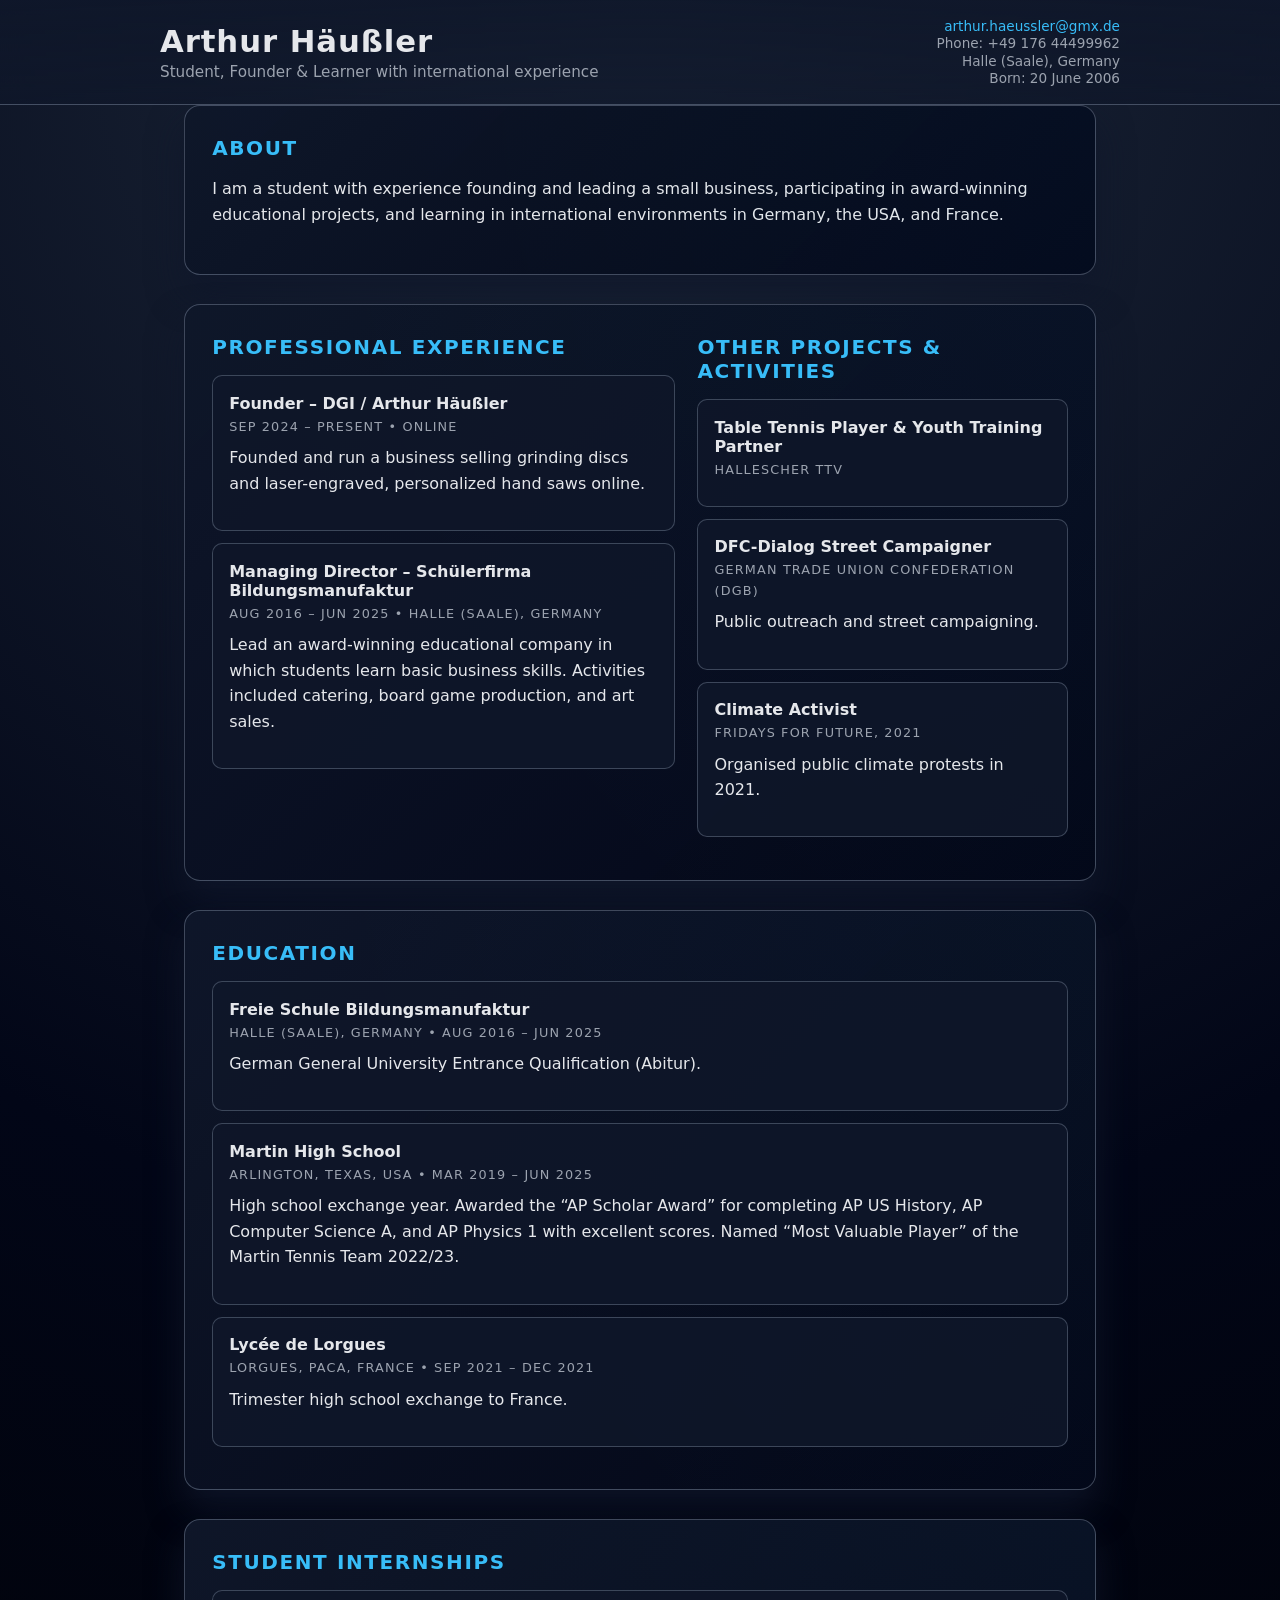
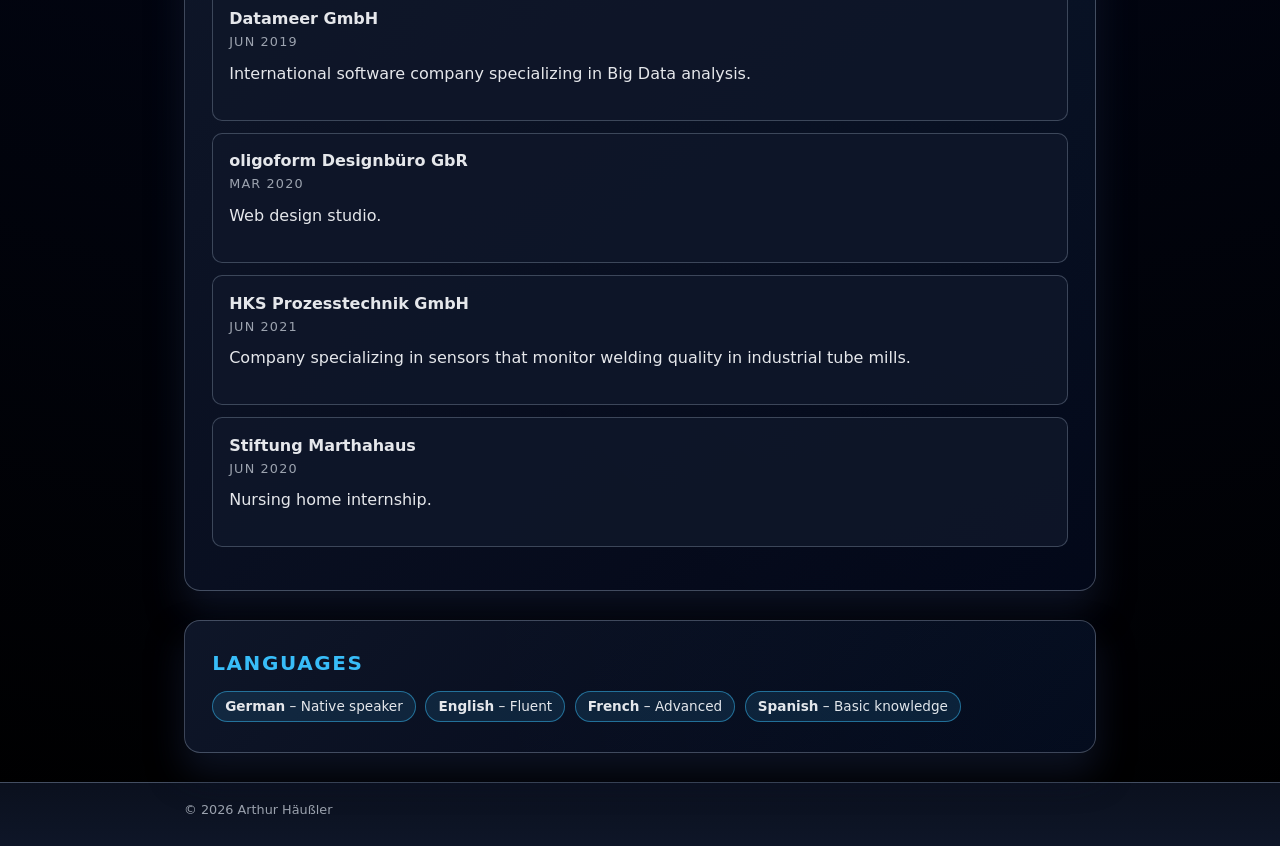
==== index.html @ 503048fa "1" ====
<!DOCTYPE html>
<html lang="en">
<head>
  <meta charset="UTF-8" />
  <title>Arthur Häußler – Personal Website</title>
  <meta name="viewport" content="width=device-width, initial-scale=1" />
  <meta name="description" content="Personal website and CV of Arthur Häußler." />
  <link rel="stylesheet" href="styles.css" />
</head>
<body>
  <header class="site-header">
    <div class="container header-content">
      <div>
        <h1 class="name">Arthur Häußler</h1>
        <p class="tagline">Student, Founder &amp; Learner with international experience</p>
      </div>
      <div class="contact">
        <a href="mailto:arthur.haeussler@gmx.de">arthur.haeussler@gmx.de</a>
        <span>Phone: +49 176 44499962</span>
        <span>Halle (Saale), Germany</span>
        <span>Born: 20 June 2006</span>
      </div>
    </div>
  </header>

  <main class="container">
    <section class="section">
      <h2>About</h2>
      <p>
        I am a student with experience founding and leading a small business,
        participating in award-winning educational projects, and learning in
        international environments in Germany, the USA, and France.
      </p>
    </section>

    <section class="section two-column">
      <div>
        <h2>Professional Experience</h2>

        <article class="item">
          <h3>Founder – DGI / Arthur Häußler</h3>
          <p class="item-meta">Sep 2024 – Present • Online</p>
          <p>
            Founded and run a business selling grinding discs and laser-engraved,
            personalized hand saws online.
          </p>
        </article>

        <article class="item">
          <h3>Managing Director – Schülerfirma Bildungsmanufaktur</h3>
          <p class="item-meta">Aug 2016 – Jun 2025 • Halle (Saale), Germany</p>
          <p>
            Lead an award-winning educational company in which students learn
            basic business skills. Activities included catering, board game
            production, and art sales.
          </p>
        </article>
      </div>

      <div>
        <h2>Other Projects &amp; Activities</h2>

        <article class="item">
          <h3>Table Tennis Player &amp; Youth Training Partner</h3>
          <p class="item-meta">Hallescher TTV</p>
        </article>

        <article class="item">
          <h3>DFC-Dialog Street Campaigner</h3>
          <p class="item-meta">German Trade Union Confederation (DGB)</p>
          <p>Public outreach and street campaigning.</p>
        </article>

        <article class="item">
          <h3>Climate Activist</h3>
          <p class="item-meta">Fridays for Future, 2021</p>
          <p>Organised public climate protests in 2021.</p>
        </article>
      </div>
    </section>

    <section class="section">
      <h2>Education</h2>

      <article class="item">
        <h3>Freie Schule Bildungsmanufaktur</h3>
        <p class="item-meta">Halle (Saale), Germany • Aug 2016 – Jun 2025</p>
        <p>German General University Entrance Qualification (Abitur).</p>
      </article>

      <article class="item">
        <h3>Martin High School</h3>
        <p class="item-meta">Arlington, Texas, USA • Mar 2019 – Jun 2025</p>
        <p>
          High school exchange year. Awarded the “AP Scholar Award” for completing
          AP US History, AP Computer Science A, and AP Physics 1 with excellent scores.
          Named “Most Valuable Player” of the Martin Tennis Team 2022/23.
        </p>
      </article>

      <article class="item">
        <h3>Lycée de Lorgues</h3>
        <p class="item-meta">Lorgues, PACA, France • Sep 2021 – Dec 2021</p>
        <p>Trimester high school exchange to France.</p>
      </article>
    </section>

    <section class="section">
      <h2>Student Internships</h2>

      <article class="item">
        <h3>Datameer GmbH</h3>
        <p class="item-meta">Jun 2019</p>
        <p>International software company specializing in Big Data analysis.</p>
      </article>

      <article class="item">
        <h3>oligoform Designbüro GbR</h3>
        <p class="item-meta">Mar 2020</p>
        <p>Web design studio.</p>
      </article>

      <article class="item">
        <h3>HKS Prozesstechnik GmbH</h3>
        <p class="item-meta">Jun 2021</p>
        <p>Company specializing in sensors that monitor welding quality in industrial tube mills.</p>
      </article>

      <article class="item">
        <h3>Stiftung Marthahaus</h3>
        <p class="item-meta">Jun 2020</p>
        <p>Nursing home internship.</p>
      </article>
    </section>

    <section class="section">
      <h2>Languages</h2>
      <ul class="pill-list">
        <li><strong>German</strong> – Native speaker</li>
        <li><strong>English</strong> – Fluent</li>
        <li><strong>French</strong> – Advanced</li>
        <li><strong>Spanish</strong> – Basic knowledge</li>
      </ul>
    </section>
  </main>

  <footer class="site-footer">
    <div class="container">
      <span>© <span id="year"></span> Arthur Häußler</span>
    </div>
  </footer>

  <script>
    document.getElementById("year").textContent = new Date().getFullYear();
  </script>
</body>
</html>
---- styles.css ----
:root {
  --bg: #0f172a;
  --bg-alt: #020617;
  --card-bg: #020617;
  --accent: #38bdf8;
  --accent-soft: rgba(56, 189, 248, 0.12);
  --text: #e5e7eb;
  --muted: #9ca3af;
  --border: rgba(148, 163, 184, 0.4);
  --radius-lg: 16px;
  --radius-md: 10px;
  --shadow-soft: 0 20px 35px rgba(15, 23, 42, 0.8);
  --font-sans: system-ui, -apple-system, BlinkMacSystemFont, "Segoe UI", sans-serif;
}

*,
*::before,
*::after {
  box-sizing: border-box;
}

body {
  margin: 0;
  min-height: 100vh;
  font-family: var(--font-sans);
  background: radial-gradient(circle at top, #1e293b 0, #020617 50%, #000 100%);
  color: var(--text);
}

.container {
  width: 100%;
  max-width: 960px;
  margin: 0 auto;
  padding: 0 1.5rem;
}

/* Header */

.site-header {
  border-bottom: 1px solid rgba(148, 163, 184, 0.4);
  background: linear-gradient(
      to bottom,
      rgba(15, 23, 42, 0.9),
      rgba(15, 23, 42, 0.7)
    );
  backdrop-filter: blur(12px);
  position: sticky;
  top: 0;
  z-index: 10;
}

.header-content {
  display: flex;
  flex-wrap: wrap;
  align-items: center;
  justify-content: space-between;
  gap: 1rem;
  padding: 1.1rem 0;
}

.name {
  font-size: clamp(1.8rem, 2.4vw, 2.4rem);
  margin: 0;
  letter-spacing: 0.03em;
}

.tagline {
  margin: 0.3rem 0 0;
  color: var(--muted);
  font-size: 0.95rem;
}

.contact {
  display: flex;
  flex-direction: column;
  align-items: flex-end;
  gap: 0.1rem;
  font-size: 0.85rem;
  color: var(--muted);
}

.contact a {
  color: var(--accent);
  text-decoration: none;
  font-weight: 500;
}

.contact a:hover {
  text-decoration: underline;
}

/* Main layout */

main {
  padding: 2.4rem 0 3rem;
}

.section {
  background: linear-gradient(
    135deg,
    rgba(15, 23, 42, 0.96),
    rgba(2, 6, 23, 0.98)
  );
  border-radius: var(--radius-lg);
  box-shadow: var(--shadow-soft);
  border: 1px solid rgba(148, 163, 184, 0.4);
  padding: 1.9rem 1.7rem;
  margin-bottom: 1.8rem;
  position: relative;
  overflow: hidden;
}

.section::before {
  content: "";
  position: absolute;
  inset: -40%;
  background: radial-gradient(circle at top right, rgba(56, 189, 248, 0.08), transparent 60%);
  opacity: 0.7;
  pointer-events: none;
}

.section h2 {
  margin-top: 0;
  margin-bottom: 1rem;
  font-size: 1.25rem;
  letter-spacing: 0.08em;
  text-transform: uppercase;
  color: var(--accent);
}

.section p {
  margin-top: 0;
  line-height: 1.6;
}

/* Items */

.item {
  padding: 1.1rem 1rem;
  border-radius: var(--radius-md);
  background: rgba(15, 23, 42, 0.9);
  border: 1px solid rgba(148, 163, 184, 0.35);
  margin-bottom: 0.75rem;
  position: relative;
}

.item::before {
  content: "";
  position: absolute;
  inset: 0;
  border-radius: inherit;
  border: 1px solid rgba(56, 189, 248, 0.15);
  opacity: 0;
  transition: opacity 0.2s ease-out;
}

.item:hover::before {
  opacity: 1;
}

.item h3 {
  margin: 0 0 0.25rem;
  font-size: 1rem;
}

.item-meta {
  margin: 0 0 0.5rem;
  font-size: 0.8rem;
  text-transform: uppercase;
  letter-spacing: 0.09em;
  color: var(--muted);
}

/* Two-column section */

.two-column {
  display: grid;
  grid-template-columns: minmax(0, 1.5fr) minmax(0, 1.2fr);
  gap: 1.4rem;
}

/* Pill list */

.pill-list {
  list-style: none;
  padding: 0;
  margin: 0;
  display: flex;
  flex-wrap: wrap;
  gap: 0.6rem;
}

.pill-list li {
  padding: 0.4rem 0.75rem;
  border-radius: 999px;
  background: var(--accent-soft);
  border: 1px solid rgba(56, 189, 248, 0.5);
  font-size: 0.85rem;
}

/* Footer */

.site-footer {
  border-top: 1px solid rgba(148, 163, 184, 0.4);
  padding: 1.2rem 0 1.8rem;
  font-size: 0.8rem;
  color: var(--muted);
  background: linear-gradient(
    to top,
    rgba(15, 23, 42, 0.95),
    rgba(15, 23, 42, 0.7)
  );
}

/* Responsive */

@media (max-width: 720px) {
  .header-content {
    align-items: flex-start;
  }

  .contact {
    align-items: flex-start;
  }

  .two-column {
    grid-template-columns: minmax(0, 1fr);
  }

  .section {
    padding: 1.5rem 1.4rem;
  }
}
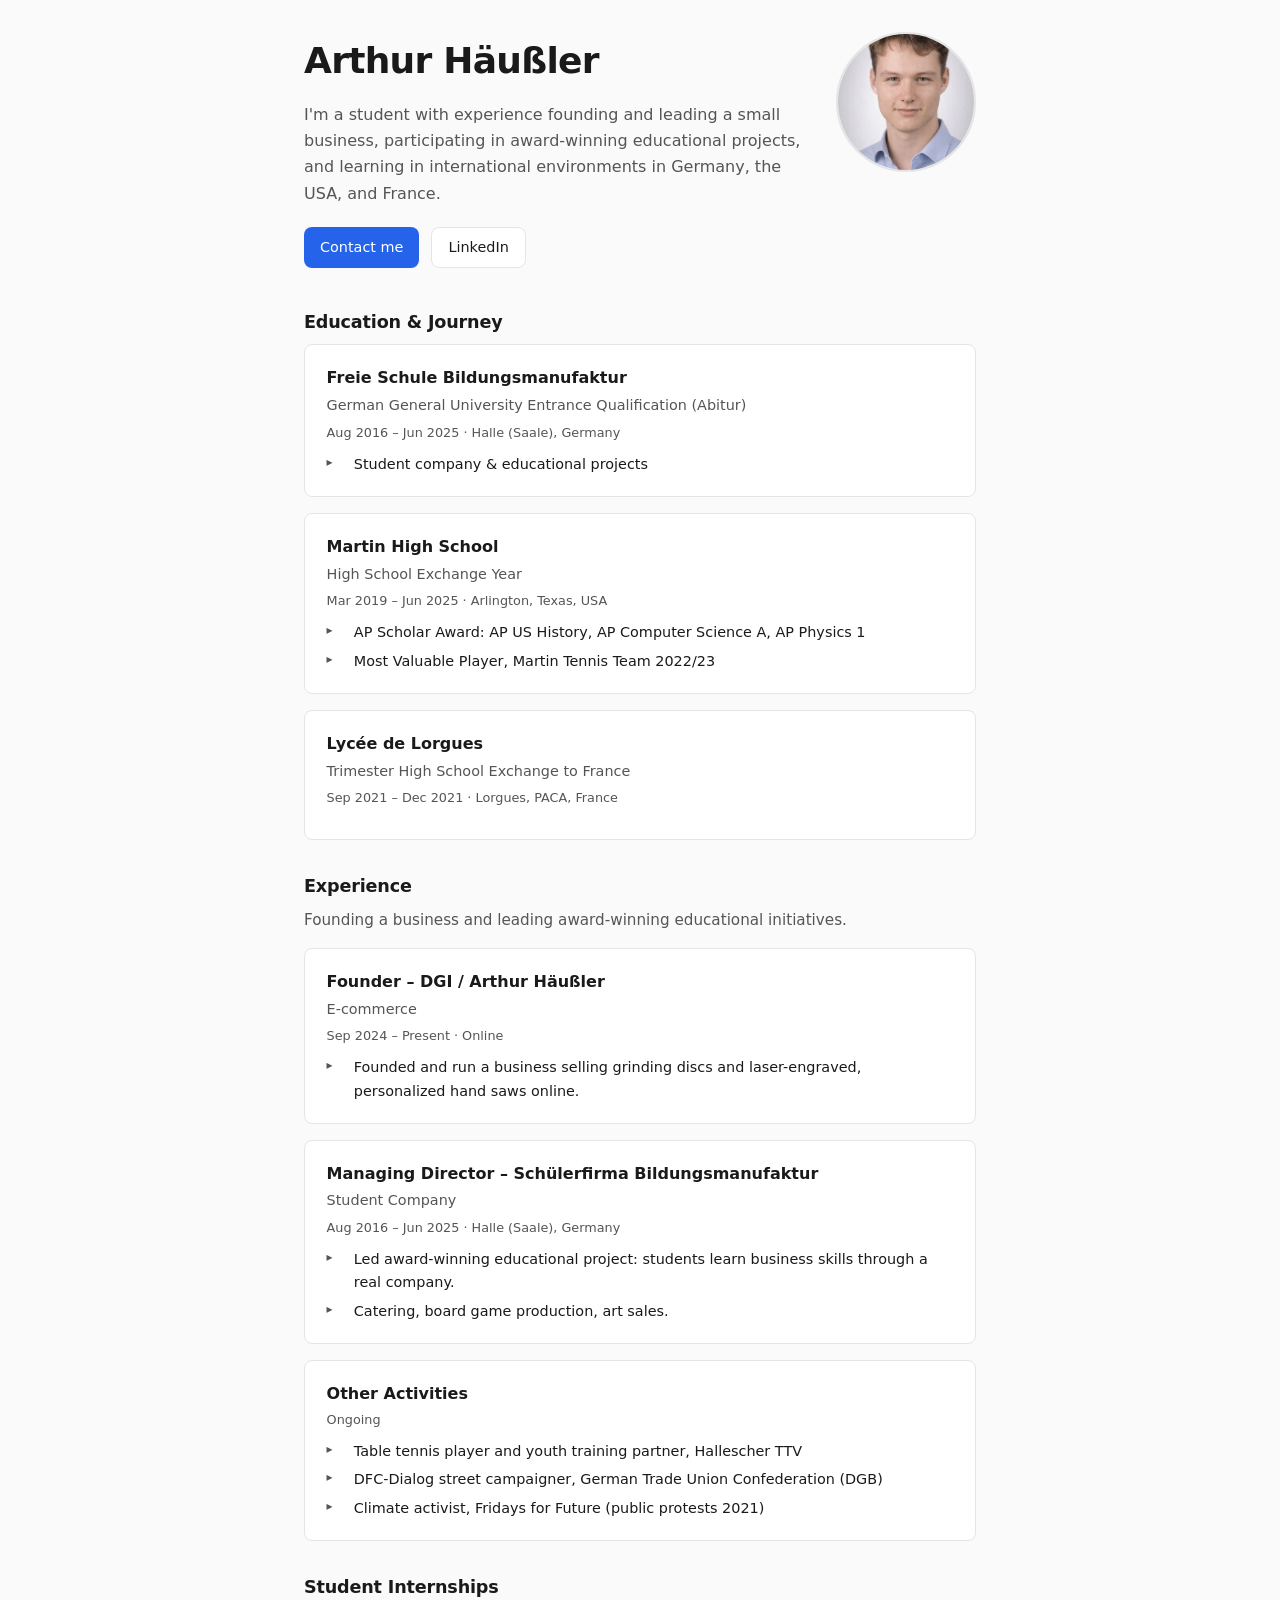
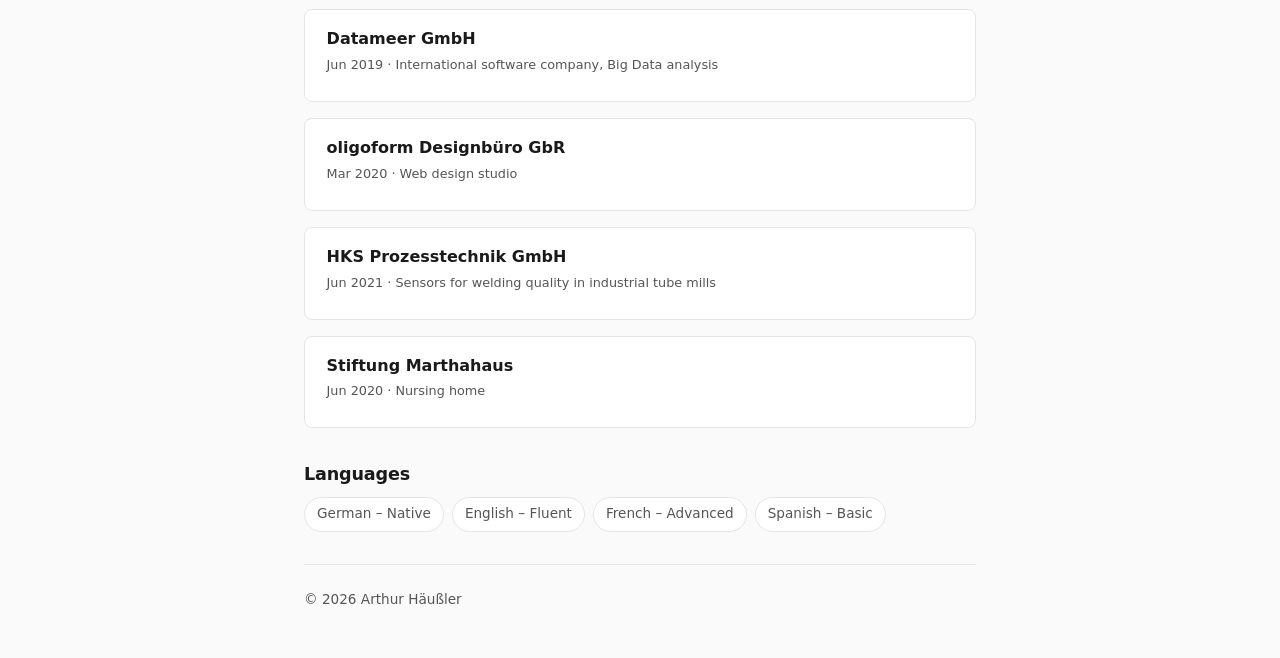
==== commit 21062b3e: "2" ====
--- a/index.html
+++ b/index.html
@@ -8,151 +8,128 @@
   <link rel="stylesheet" href="styles.css" />
 </head>
 <body>
-  <header class="site-header">
-    <div class="container header-content">
-      <div>
-        <h1 class="name">Arthur Häußler</h1>
-        <p class="tagline">Student, Founder &amp; Learner with international experience</p>
+  <main class="container">
+    <header class="hero">
+      <div class="hero-content">
+        <div class="hero-text">
+          <h1 class="name">Arthur Häußler</h1>
+          <p class="intro">
+            I'm a student with experience founding and leading a small business,
+            participating in award-winning educational projects, and learning in
+            international environments in Germany, the USA, and France.
+          </p>
+          <div class="hero-buttons">
+            <a href="mailto:arthur.haeussler@gmx.de" class="btn btn-primary">Contact me</a>
+            <a href="https://www.linkedin.com/in/arthur-h%C3%A4u%C3%9Fler-174215298/" target="_blank" rel="noopener noreferrer" class="btn btn-secondary">LinkedIn</a>
+          </div>
+        </div>
+        <div class="hero-photo">
+          <img src="assets/portrait.png" alt="Arthur Häußler" />
+        </div>
       </div>
-      <div class="contact">
-        <a href="mailto:arthur.haeussler@gmx.de">arthur.haeussler@gmx.de</a>
-        <span>Phone: +49 176 44499962</span>
-        <span>Halle (Saale), Germany</span>
-        <span>Born: 20 June 2006</span>
-      </div>
-    </div>
-  </header>
-
-  <main class="container">
-    <section class="section">
-      <h2>About</h2>
-      <p>
-        I am a student with experience founding and leading a small business,
-        participating in award-winning educational projects, and learning in
-        international environments in Germany, the USA, and France.
-      </p>
-    </section>
-
-    <section class="section two-column">
-      <div>
-        <h2>Professional Experience</h2>
-
-        <article class="item">
-          <h3>Founder – DGI / Arthur Häußler</h3>
-          <p class="item-meta">Sep 2024 – Present • Online</p>
-          <p>
-            Founded and run a business selling grinding discs and laser-engraved,
-            personalized hand saws online.
-          </p>
-        </article>
-
-        <article class="item">
-          <h3>Managing Director – Schülerfirma Bildungsmanufaktur</h3>
-          <p class="item-meta">Aug 2016 – Jun 2025 • Halle (Saale), Germany</p>
-          <p>
-            Lead an award-winning educational company in which students learn
-            basic business skills. Activities included catering, board game
-            production, and art sales.
-          </p>
-        </article>
-      </div>
-
-      <div>
-        <h2>Other Projects &amp; Activities</h2>
-
-        <article class="item">
-          <h3>Table Tennis Player &amp; Youth Training Partner</h3>
-          <p class="item-meta">Hallescher TTV</p>
-        </article>
-
-        <article class="item">
-          <h3>DFC-Dialog Street Campaigner</h3>
-          <p class="item-meta">German Trade Union Confederation (DGB)</p>
-          <p>Public outreach and street campaigning.</p>
-        </article>
-
-        <article class="item">
-          <h3>Climate Activist</h3>
-          <p class="item-meta">Fridays for Future, 2021</p>
-          <p>Organised public climate protests in 2021.</p>
-        </article>
-      </div>
-    </section>
+    </header>
 
     <section class="section">
-      <h2>Education</h2>
+      <h2 class="section-title">Education & Journey</h2>
 
-      <article class="item">
-        <h3>Freie Schule Bildungsmanufaktur</h3>
-        <p class="item-meta">Halle (Saale), Germany • Aug 2016 – Jun 2025</p>
-        <p>German General University Entrance Qualification (Abitur).</p>
+      <article class="card">
+        <h3 class="card-title">Freie Schule Bildungsmanufaktur</h3>
+        <p class="card-subtitle">German General University Entrance Qualification (Abitur)</p>
+        <p class="card-meta">Aug 2016 – Jun 2025 · Halle (Saale), Germany</p>
+        <ul class="card-list">
+          <li>Student company &amp; educational projects</li>
+        </ul>
       </article>
 
-      <article class="item">
-        <h3>Martin High School</h3>
-        <p class="item-meta">Arlington, Texas, USA • Mar 2019 – Jun 2025</p>
-        <p>
-          High school exchange year. Awarded the “AP Scholar Award” for completing
-          AP US History, AP Computer Science A, and AP Physics 1 with excellent scores.
-          Named “Most Valuable Player” of the Martin Tennis Team 2022/23.
-        </p>
+      <article class="card">
+        <h3 class="card-title">Martin High School</h3>
+        <p class="card-subtitle">High School Exchange Year</p>
+        <p class="card-meta">Mar 2019 – Jun 2025 · Arlington, Texas, USA</p>
+        <ul class="card-list">
+          <li>AP Scholar Award: AP US History, AP Computer Science A, AP Physics 1</li>
+          <li>Most Valuable Player, Martin Tennis Team 2022/23</li>
+        </ul>
       </article>
 
-      <article class="item">
-        <h3>Lycée de Lorgues</h3>
-        <p class="item-meta">Lorgues, PACA, France • Sep 2021 – Dec 2021</p>
-        <p>Trimester high school exchange to France.</p>
+      <article class="card">
+        <h3 class="card-title">Lycée de Lorgues</h3>
+        <p class="card-subtitle">Trimester High School Exchange to France</p>
+        <p class="card-meta">Sep 2021 – Dec 2021 · Lorgues, PACA, France</p>
       </article>
     </section>
 
     <section class="section">
-      <h2>Student Internships</h2>
+      <h2 class="section-title">Experience</h2>
+      <p class="section-intro">Founding a business and leading award-winning educational initiatives.</p>
 
-      <article class="item">
-        <h3>Datameer GmbH</h3>
-        <p class="item-meta">Jun 2019</p>
-        <p>International software company specializing in Big Data analysis.</p>
+      <article class="card">
+        <h3 class="card-title">Founder – DGI / Arthur Häußler</h3>
+        <p class="card-subtitle">E-commerce</p>
+        <p class="card-meta">Sep 2024 – Present · Online</p>
+        <ul class="card-list">
+          <li>Founded and run a business selling grinding discs and laser-engraved, personalized hand saws online.</li>
+        </ul>
       </article>
 
-      <article class="item">
-        <h3>oligoform Designbüro GbR</h3>
-        <p class="item-meta">Mar 2020</p>
-        <p>Web design studio.</p>
+      <article class="card">
+        <h3 class="card-title">Managing Director – Schülerfirma Bildungsmanufaktur</h3>
+        <p class="card-subtitle">Student Company</p>
+        <p class="card-meta">Aug 2016 – Jun 2025 · Halle (Saale), Germany</p>
+        <ul class="card-list">
+          <li>Led award-winning educational project: students learn business skills through a real company.</li>
+          <li>Catering, board game production, art sales.</li>
+        </ul>
       </article>
 
-      <article class="item">
-        <h3>HKS Prozesstechnik GmbH</h3>
-        <p class="item-meta">Jun 2021</p>
-        <p>Company specializing in sensors that monitor welding quality in industrial tube mills.</p>
-      </article>
-
-      <article class="item">
-        <h3>Stiftung Marthahaus</h3>
-        <p class="item-meta">Jun 2020</p>
-        <p>Nursing home internship.</p>
+      <article class="card">
+        <h3 class="card-title">Other Activities</h3>
+        <p class="card-meta">Ongoing</p>
+        <ul class="card-list">
+          <li>Table tennis player and youth training partner, Hallescher TTV</li>
+          <li>DFC-Dialog street campaigner, German Trade Union Confederation (DGB)</li>
+          <li>Climate activist, Fridays for Future (public protests 2021)</li>
+        </ul>
       </article>
     </section>
 
     <section class="section">
-      <h2>Languages</h2>
-      <ul class="pill-list">
-        <li><strong>German</strong> – Native speaker</li>
-        <li><strong>English</strong> – Fluent</li>
-        <li><strong>French</strong> – Advanced</li>
-        <li><strong>Spanish</strong> – Basic knowledge</li>
-      </ul>
+      <h2 class="section-title">Student Internships</h2>
+
+      <article class="card card-compact">
+        <h3 class="card-title">Datameer GmbH</h3>
+        <p class="card-meta">Jun 2019 · International software company, Big Data analysis</p>
+      </article>
+      <article class="card card-compact">
+        <h3 class="card-title">oligoform Designbüro GbR</h3>
+        <p class="card-meta">Mar 2020 · Web design studio</p>
+      </article>
+      <article class="card card-compact">
+        <h3 class="card-title">HKS Prozesstechnik GmbH</h3>
+        <p class="card-meta">Jun 2021 · Sensors for welding quality in industrial tube mills</p>
+      </article>
+      <article class="card card-compact">
+        <h3 class="card-title">Stiftung Marthahaus</h3>
+        <p class="card-meta">Jun 2020 · Nursing home</p>
+      </article>
     </section>
+
+    <section class="section">
+      <h2 class="section-title">Languages</h2>
+      <div class="tag-list">
+        <span class="tag">German – Native</span>
+        <span class="tag">English – Fluent</span>
+        <span class="tag">French – Advanced</span>
+        <span class="tag">Spanish – Basic</span>
+      </div>
+    </section>
+
+    <footer class="site-footer">
+      <span>© <span id="year"></span> Arthur Häußler</span>
+    </footer>
   </main>
-
-  <footer class="site-footer">
-    <div class="container">
-      <span>© <span id="year"></span> Arthur Häußler</span>
-    </div>
-  </footer>
 
   <script>
     document.getElementById("year").textContent = new Date().getFullYear();
   </script>
 </body>
 </html>
-
--- a/styles.css
+++ b/styles.css
@@ -1,16 +1,15 @@
+/* Arthur Häußler – style inspired by hagenhaeussler.com */
+
 :root {
-  --bg: #0f172a;
-  --bg-alt: #020617;
-  --card-bg: #020617;
-  --accent: #38bdf8;
-  --accent-soft: rgba(56, 189, 248, 0.12);
-  --text: #e5e7eb;
-  --muted: #9ca3af;
-  --border: rgba(148, 163, 184, 0.4);
-  --radius-lg: 16px;
-  --radius-md: 10px;
-  --shadow-soft: 0 20px 35px rgba(15, 23, 42, 0.8);
-  --font-sans: system-ui, -apple-system, BlinkMacSystemFont, "Segoe UI", sans-serif;
+  --bg: #fafafa;
+  --bg-card: #ffffff;
+  --text: #1a1a1a;
+  --text-muted: #555;
+  --border: #e5e5e5;
+  --accent: #2563eb;
+  --accent-hover: #1d4ed8;
+  --radius: 8px;
+  --font-sans: system-ui, -apple-system, BlinkMacSystemFont, "Segoe UI", Roboto, sans-serif;
 }
 
 *,
@@ -23,212 +22,227 @@
   margin: 0;
   min-height: 100vh;
   font-family: var(--font-sans);
-  background: radial-gradient(circle at top, #1e293b 0, #020617 50%, #000 100%);
-  color: var(--text);
+  background: var(--bg);
+  color: var(--text);
+  line-height: 1.6;
 }
 
 .container {
   width: 100%;
-  max-width: 960px;
+  max-width: 720px;
   margin: 0 auto;
-  padding: 0 1.5rem;
-}
-
-/* Header */
-
-.site-header {
-  border-bottom: 1px solid rgba(148, 163, 184, 0.4);
-  background: linear-gradient(
-      to bottom,
-      rgba(15, 23, 42, 0.9),
-      rgba(15, 23, 42, 0.7)
-    );
-  backdrop-filter: blur(12px);
-  position: sticky;
-  top: 0;
-  z-index: 10;
-}
-
-.header-content {
+  padding: 2rem 1.5rem 3rem;
+}
+
+/* Hero */
+
+.hero {
+  margin-bottom: 2.5rem;
+}
+
+.hero-content {
+  display: grid;
+  grid-template-columns: 1fr auto;
+  align-items: start;
+  gap: 2rem;
+}
+
+.hero-text {
+  min-width: 0;
+}
+
+.name {
+  font-size: clamp(1.75rem, 4vw, 2.25rem);
+  font-weight: 700;
+  margin: 0 0 0.75rem;
+  letter-spacing: -0.02em;
+}
+
+.intro {
+  margin: 0 0 1.25rem;
+  color: var(--text-muted);
+  font-size: 1rem;
+  line-height: 1.65;
+}
+
+.hero-buttons {
   display: flex;
   flex-wrap: wrap;
+  gap: 0.75rem;
+}
+
+.btn {
+  display: inline-flex;
   align-items: center;
-  justify-content: space-between;
-  gap: 1rem;
-  padding: 1.1rem 0;
-}
-
-.name {
-  font-size: clamp(1.8rem, 2.4vw, 2.4rem);
+  justify-content: center;
+  padding: 0.5rem 1rem;
+  border-radius: var(--radius);
+  font-size: 0.9rem;
+  font-weight: 500;
+  text-decoration: none;
+  transition: background 0.15s ease, color 0.15s ease;
+}
+
+.btn-primary {
+  background: var(--accent);
+  color: #fff;
+}
+
+.btn-primary:hover {
+  background: var(--accent-hover);
+}
+
+.btn-secondary {
+  background: var(--bg-card);
+  color: var(--text);
+  border: 1px solid var(--border);
+}
+
+.btn-secondary:hover {
+  background: #f0f0f0;
+  border-color: #ccc;
+}
+
+.hero-photo {
+  flex-shrink: 0;
+}
+
+.hero-photo img {
+  width: 140px;
+  height: 140px;
+  border-radius: 50%;
+  object-fit: cover;
+  border: 2px solid var(--border);
+}
+
+/* Sections */
+
+.section {
+  margin-bottom: 2rem;
+}
+
+.section-title {
+  font-size: 1.1rem;
+  font-weight: 600;
+  margin: 0 0 0.5rem;
+  color: var(--text);
+  letter-spacing: -0.01em;
+}
+
+.section-intro {
+  font-size: 0.95rem;
+  color: var(--text-muted);
+  margin: 0 0 1rem;
+}
+
+/* Cards (Education & Journey / Experience style) */
+
+.card {
+  background: var(--bg-card);
+  border: 1px solid var(--border);
+  border-radius: var(--radius);
+  padding: 1.25rem 1.35rem;
+  margin-bottom: 1rem;
+}
+
+.card:last-child {
+  margin-bottom: 0;
+}
+
+.card-compact {
+  padding: 1rem 1.35rem;
+}
+
+.card-title {
+  font-size: 1rem;
+  font-weight: 600;
+  margin: 0 0 0.2rem;
+  color: var(--text);
+}
+
+.card-subtitle {
+  font-size: 0.9rem;
+  color: var(--text-muted);
+  margin: 0 0 0.35rem;
+}
+
+.card-meta {
+  font-size: 0.8rem;
+  color: var(--text-muted);
+  margin: 0 0 0.6rem;
+}
+
+.card-list {
   margin: 0;
-  letter-spacing: 0.03em;
-}
-
-.tagline {
-  margin: 0.3rem 0 0;
-  color: var(--muted);
-  font-size: 0.95rem;
-}
-
-.contact {
-  display: flex;
-  flex-direction: column;
-  align-items: flex-end;
-  gap: 0.1rem;
-  font-size: 0.85rem;
-  color: var(--muted);
-}
-
-.contact a {
-  color: var(--accent);
-  text-decoration: none;
-  font-weight: 500;
-}
-
-.contact a:hover {
-  text-decoration: underline;
-}
-
-/* Main layout */
-
-main {
-  padding: 2.4rem 0 3rem;
-}
-
-.section {
-  background: linear-gradient(
-    135deg,
-    rgba(15, 23, 42, 0.96),
-    rgba(2, 6, 23, 0.98)
-  );
-  border-radius: var(--radius-lg);
-  box-shadow: var(--shadow-soft);
-  border: 1px solid rgba(148, 163, 184, 0.4);
-  padding: 1.9rem 1.7rem;
-  margin-bottom: 1.8rem;
+  padding-left: 1.2rem;
+  list-style: none;
+}
+
+.card-list li {
   position: relative;
-  overflow: hidden;
-}
-
-.section::before {
-  content: "";
+  padding-left: 0.5rem;
+  margin-bottom: 0.35rem;
+  font-size: 0.9rem;
+  color: var(--text);
+}
+
+.card-list li::before {
+  content: "▸";
   position: absolute;
-  inset: -40%;
-  background: radial-gradient(circle at top right, rgba(56, 189, 248, 0.08), transparent 60%);
-  opacity: 0.7;
-  pointer-events: none;
-}
-
-.section h2 {
-  margin-top: 0;
-  margin-bottom: 1rem;
-  font-size: 1.25rem;
-  letter-spacing: 0.08em;
-  text-transform: uppercase;
-  color: var(--accent);
-}
-
-.section p {
-  margin-top: 0;
-  line-height: 1.6;
-}
-
-/* Items */
-
-.item {
-  padding: 1.1rem 1rem;
-  border-radius: var(--radius-md);
-  background: rgba(15, 23, 42, 0.9);
-  border: 1px solid rgba(148, 163, 184, 0.35);
-  margin-bottom: 0.75rem;
-  position: relative;
-}
-
-.item::before {
-  content: "";
-  position: absolute;
-  inset: 0;
-  border-radius: inherit;
-  border: 1px solid rgba(56, 189, 248, 0.15);
-  opacity: 0;
-  transition: opacity 0.2s ease-out;
-}
-
-.item:hover::before {
-  opacity: 1;
-}
-
-.item h3 {
-  margin: 0 0 0.25rem;
-  font-size: 1rem;
-}
-
-.item-meta {
-  margin: 0 0 0.5rem;
-  font-size: 0.8rem;
-  text-transform: uppercase;
-  letter-spacing: 0.09em;
-  color: var(--muted);
-}
-
-/* Two-column section */
-
-.two-column {
-  display: grid;
-  grid-template-columns: minmax(0, 1.5fr) minmax(0, 1.2fr);
-  gap: 1.4rem;
-}
-
-/* Pill list */
-
-.pill-list {
-  list-style: none;
-  padding: 0;
-  margin: 0;
+  left: -1.2rem;
+  color: var(--text-muted);
+  font-size: 0.75rem;
+}
+
+.card-list li:last-child {
+  margin-bottom: 0;
+}
+
+/* Tags (Languages) */
+
+.tag-list {
   display: flex;
   flex-wrap: wrap;
-  gap: 0.6rem;
-}
-
-.pill-list li {
-  padding: 0.4rem 0.75rem;
+  gap: 0.5rem;
+}
+
+.tag {
+  display: inline-block;
+  padding: 0.35rem 0.75rem;
+  font-size: 0.85rem;
+  color: var(--text-muted);
+  background: var(--bg-card);
+  border: 1px solid var(--border);
   border-radius: 999px;
-  background: var(--accent-soft);
-  border: 1px solid rgba(56, 189, 248, 0.5);
+}
+
+/* Footer */
+
+.site-footer {
+  margin-top: 2rem;
+  padding-top: 1.5rem;
+  border-top: 1px solid var(--border);
   font-size: 0.85rem;
-}
-
-/* Footer */
-
-.site-footer {
-  border-top: 1px solid rgba(148, 163, 184, 0.4);
-  padding: 1.2rem 0 1.8rem;
-  font-size: 0.8rem;
-  color: var(--muted);
-  background: linear-gradient(
-    to top,
-    rgba(15, 23, 42, 0.95),
-    rgba(15, 23, 42, 0.7)
-  );
+  color: var(--text-muted);
 }
 
 /* Responsive */
 
-@media (max-width: 720px) {
-  .header-content {
-    align-items: flex-start;
-  }
-
-  .contact {
-    align-items: flex-start;
-  }
-
-  .two-column {
-    grid-template-columns: minmax(0, 1fr);
-  }
-
-  .section {
-    padding: 1.5rem 1.4rem;
-  }
-}
-
+@media (max-width: 600px) {
+  .container {
+    padding: 1.5rem 1rem 2rem;
+  }
+
+  .hero-content {
+    grid-template-columns: 1fr;
+  }
+
+  .hero-photo {
+    order: -1;
+  }
+
+  .hero-photo img {
+    width: 120px;
+    height: 120px;
+  }
+}
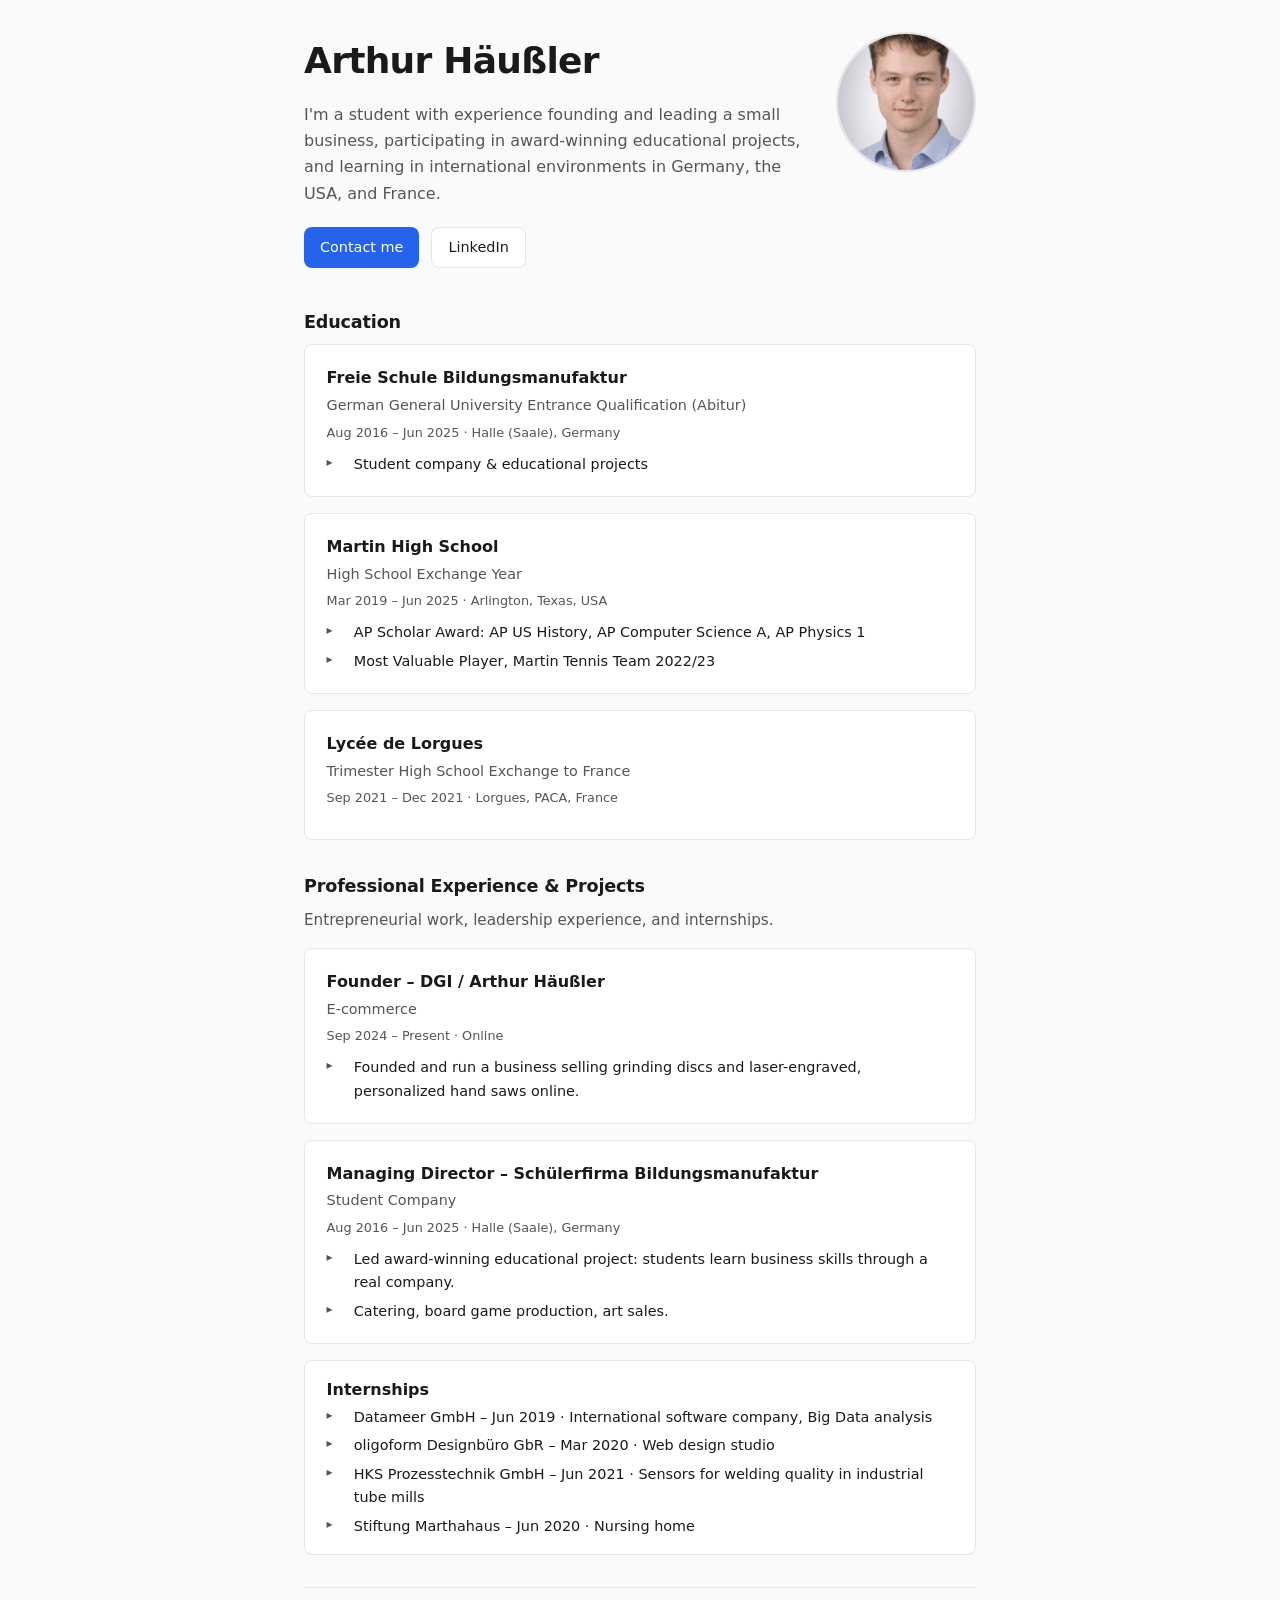
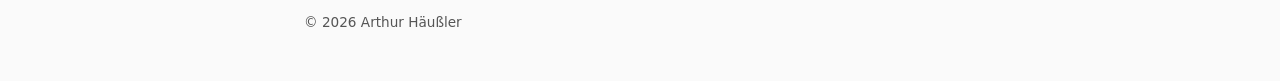
==== commit 2f224379: "5" ====
--- a/index.html
+++ b/index.html
@@ -30,7 +30,7 @@
     </header>
 
     <section class="section">
-      <h2 class="section-title">Education & Journey</h2>
+      <h2 class="section-title">Education</h2>
 
       <article class="card">
         <h3 class="card-title">Freie Schule Bildungsmanufaktur</h3>
@@ -59,8 +59,8 @@
     </section>
 
     <section class="section">
-      <h2 class="section-title">Experience</h2>
-      <p class="section-intro">Founding a business and leading award-winning educational initiatives.</p>
+      <h2 class="section-title">Professional Experience &amp; Projects</h2>
+      <p class="section-intro">Entrepreneurial work, leadership experience, and internships.</p>
 
       <article class="card">
         <h3 class="card-title">Founder – DGI / Arthur Häußler</h3>
@@ -81,46 +81,15 @@
         </ul>
       </article>
 
-      <article class="card">
-        <h3 class="card-title">Other Activities</h3>
-        <p class="card-meta">Ongoing</p>
+      <article class="card card-compact">
+        <h3 class="card-title">Internships</h3>
         <ul class="card-list">
-          <li>Table tennis player and youth training partner, Hallescher TTV</li>
-          <li>DFC-Dialog street campaigner, German Trade Union Confederation (DGB)</li>
-          <li>Climate activist, Fridays for Future (public protests 2021)</li>
+          <li>Datameer GmbH – Jun 2019 · International software company, Big Data analysis</li>
+          <li>oligoform Designbüro GbR – Mar 2020 · Web design studio</li>
+          <li>HKS Prozesstechnik GmbH – Jun 2021 · Sensors for welding quality in industrial tube mills</li>
+          <li>Stiftung Marthahaus – Jun 2020 · Nursing home</li>
         </ul>
       </article>
-    </section>
-
-    <section class="section">
-      <h2 class="section-title">Student Internships</h2>
-
-      <article class="card card-compact">
-        <h3 class="card-title">Datameer GmbH</h3>
-        <p class="card-meta">Jun 2019 · International software company, Big Data analysis</p>
-      </article>
-      <article class="card card-compact">
-        <h3 class="card-title">oligoform Designbüro GbR</h3>
-        <p class="card-meta">Mar 2020 · Web design studio</p>
-      </article>
-      <article class="card card-compact">
-        <h3 class="card-title">HKS Prozesstechnik GmbH</h3>
-        <p class="card-meta">Jun 2021 · Sensors for welding quality in industrial tube mills</p>
-      </article>
-      <article class="card card-compact">
-        <h3 class="card-title">Stiftung Marthahaus</h3>
-        <p class="card-meta">Jun 2020 · Nursing home</p>
-      </article>
-    </section>
-
-    <section class="section">
-      <h2 class="section-title">Languages</h2>
-      <div class="tag-list">
-        <span class="tag">German – Native</span>
-        <span class="tag">English – Fluent</span>
-        <span class="tag">French – Advanced</span>
-        <span class="tag">Spanish – Basic</span>
-      </div>
     </section>
 
     <footer class="site-footer">
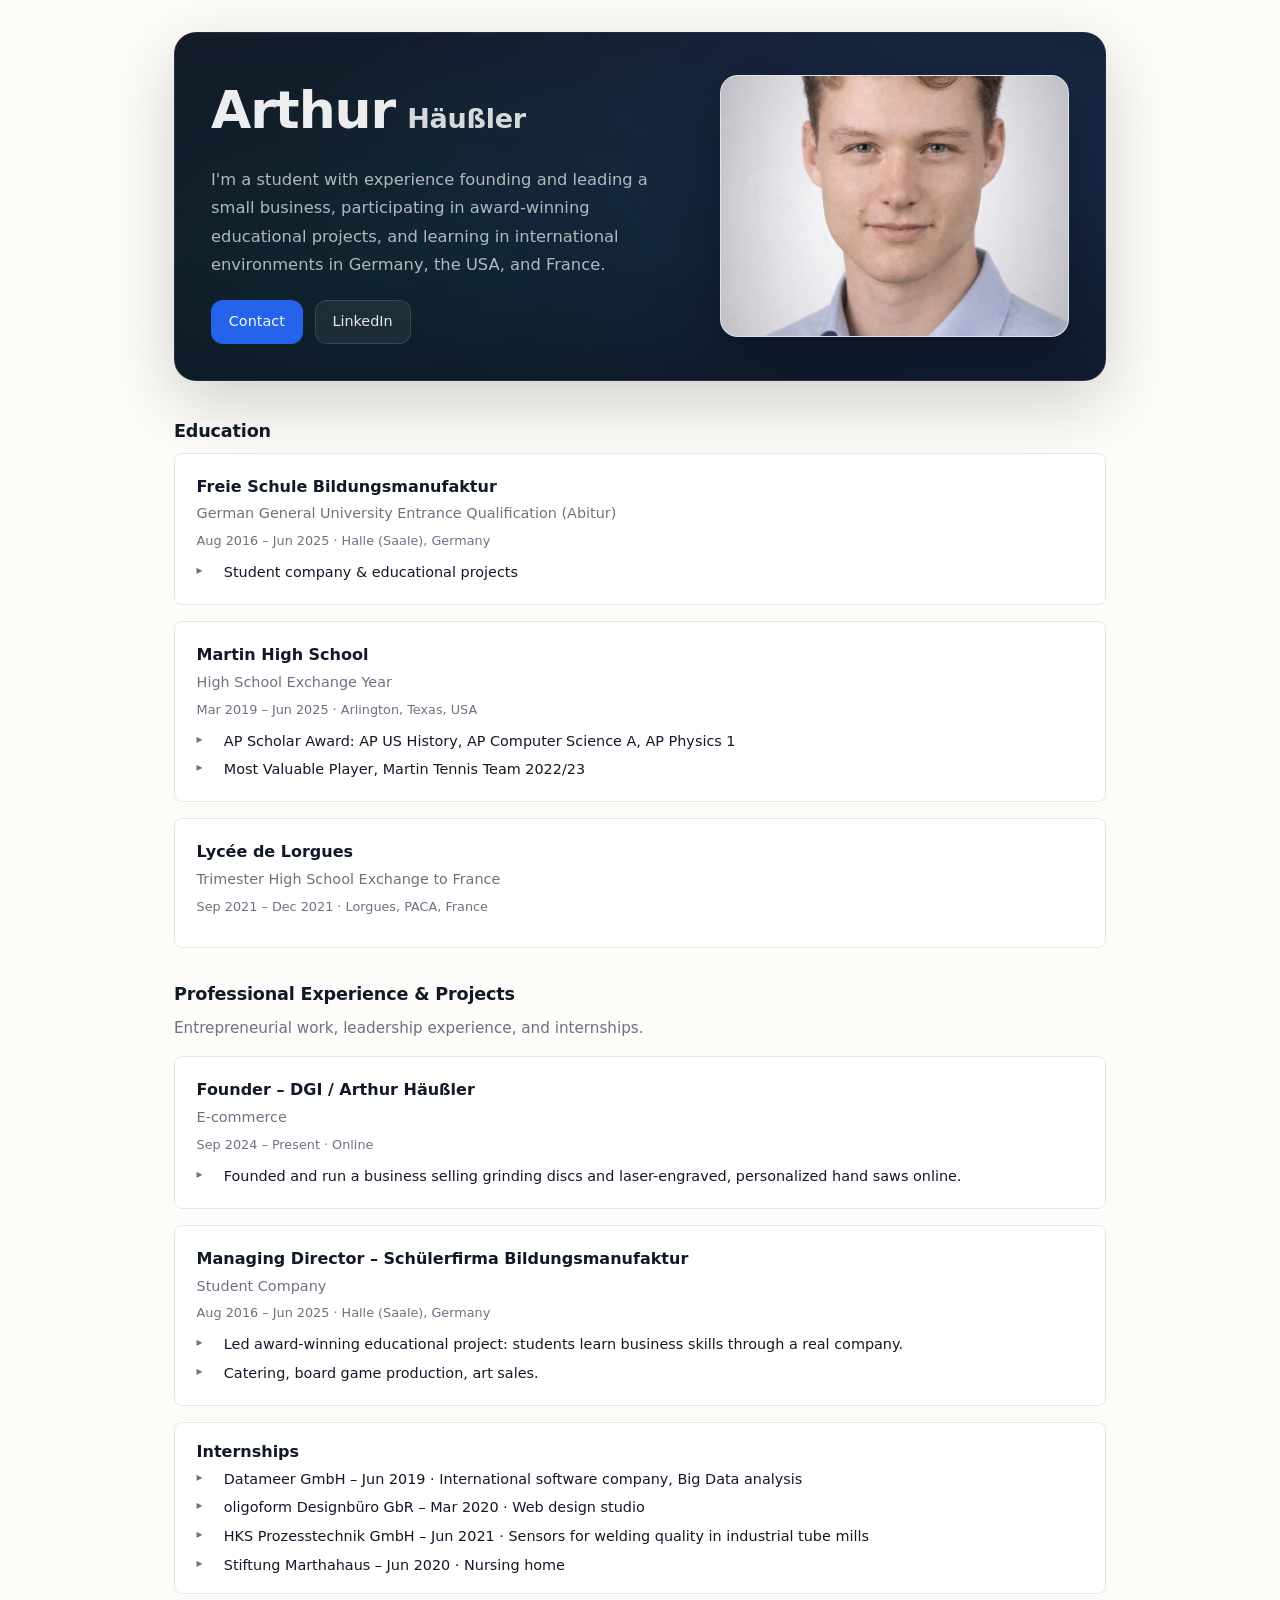
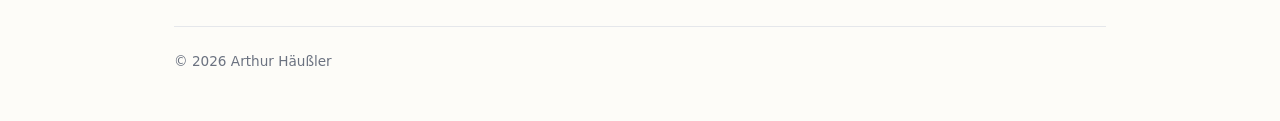
==== commit d9e7b627: "7" ====
--- a/index.html
+++ b/index.html
@@ -12,14 +12,17 @@
     <header class="hero">
       <div class="hero-content">
         <div class="hero-text">
-          <h1 class="name">Arthur Häußler</h1>
+          <h1 class="name">
+            <span class="name-first">Arthur</span>
+            <span class="name-last">Häußler</span>
+          </h1>
           <p class="intro">
             I'm a student with experience founding and leading a small business,
             participating in award-winning educational projects, and learning in
             international environments in Germany, the USA, and France.
           </p>
           <div class="hero-buttons">
-            <a href="mailto:arthur.haeussler@gmx.de" class="btn btn-primary">Contact me</a>
+            <a href="mailto:arthur.haeussler@gmx.de" class="btn btn-primary">Contact</a>
             <a href="https://www.linkedin.com/in/arthur-h%C3%A4u%C3%9Fler-174215298/" target="_blank" rel="noopener noreferrer" class="btn btn-secondary">LinkedIn</a>
           </div>
         </div>
--- a/styles.css
+++ b/styles.css
@@ -1,15 +1,20 @@
 /* Arthur Häußler – style inspired by hagenhaeussler.com */
 
 :root {
-  --bg: #fafafa;
+  --bg: #fdfcf8;
   --bg-card: #ffffff;
-  --text: #1a1a1a;
-  --text-muted: #555;
-  --border: #e5e5e5;
-  --accent: #2563eb;
-  --accent-hover: #1d4ed8;
+  --text: #111827;
+  --text-muted: #6b7280;
+  --border: #e5e7eb;
+  --accent: #0f766e;
+  --accent-hover: #115e59;
   --radius: 8px;
   --font-sans: system-ui, -apple-system, BlinkMacSystemFont, "Segoe UI", Roboto, sans-serif;
+  --hero-bg: #0b1220;
+  --hero-surface: rgba(255, 255, 255, 0.04);
+  --hero-border: rgba(255, 255, 255, 0.08);
+  --hero-text: rgba(255, 255, 255, 0.92);
+  --hero-muted: rgba(255, 255, 255, 0.68);
 }
 
 *,
@@ -29,7 +34,7 @@
 
 .container {
   width: 100%;
-  max-width: 720px;
+  max-width: 980px;
   margin: 0 auto;
   padding: 2rem 1.5rem 3rem;
 }
@@ -37,32 +42,58 @@
 /* Hero */
 
 .hero {
-  margin-bottom: 2.5rem;
+  padding: 2.25rem 2.25rem;
+  border-radius: 22px;
+  background:
+    radial-gradient(1200px 600px at 85% 35%, rgba(59, 130, 246, 0.18), transparent 55%),
+    radial-gradient(900px 500px at 20% 65%, rgba(15, 118, 110, 0.14), transparent 55%),
+    linear-gradient(180deg, rgba(255, 255, 255, 0.03), rgba(255, 255, 255, 0.01)),
+    var(--hero-bg);
+  border: 1px solid var(--hero-border);
+  box-shadow: 0 22px 70px rgba(0, 0, 0, 0.18);
+  margin-bottom: 2.25rem;
+  overflow: hidden;
 }
 
 .hero-content {
   display: grid;
-  grid-template-columns: 1fr auto;
-  align-items: start;
-  gap: 2rem;
+  grid-template-columns: 1.15fr 0.85fr;
+  gap: 2.25rem;
+  align-items: center;
 }
 
 .hero-text {
   min-width: 0;
+  max-width: 40rem;
 }
 
 .name {
-  font-size: clamp(1.75rem, 4vw, 2.25rem);
-  font-weight: 700;
-  margin: 0 0 0.75rem;
+  display: flex;
+  flex-wrap: wrap;
+  gap: 0.75rem;
+  align-items: baseline;
+  font-size: clamp(2.25rem, 5vw, 3.25rem);
+  margin: 0 0 0.85rem;
   letter-spacing: -0.02em;
+  color: var(--hero-text);
+}
+
+.name-first {
+  font-weight: 800;
+}
+
+.name-last {
+  font-weight: 650;
+  opacity: 0.9;
+  font-size: 0.52em;
+  letter-spacing: -0.01em;
 }
 
 .intro {
   margin: 0 0 1.25rem;
-  color: var(--text-muted);
-  font-size: 1rem;
-  line-height: 1.65;
+  color: var(--hero-muted);
+  font-size: 1.02rem;
+  line-height: 1.75;
 }
 
 .hero-buttons {
@@ -75,44 +106,53 @@
   display: inline-flex;
   align-items: center;
   justify-content: center;
-  padding: 0.5rem 1rem;
-  border-radius: var(--radius);
+  padding: 0.58rem 1.05rem;
+  border-radius: 12px;
   font-size: 0.9rem;
   font-weight: 500;
   text-decoration: none;
-  transition: background 0.15s ease, color 0.15s ease;
+  transition: background 0.15s ease, color 0.15s ease, border-color 0.15s ease, transform 0.15s ease;
+  border: 1px solid transparent;
 }
 
 .btn-primary {
-  background: var(--accent);
-  color: #fff;
+  background: #2563eb;
+  color: rgba(255, 255, 255, 0.95);
+  border-color: rgba(37, 99, 235, 0.35);
 }
 
 .btn-primary:hover {
-  background: var(--accent-hover);
+  background: #1d4ed8;
+  transform: translateY(-1px);
 }
 
 .btn-secondary {
-  background: var(--bg-card);
-  color: var(--text);
-  border: 1px solid var(--border);
+  background: rgba(255, 255, 255, 0.06);
+  color: rgba(255, 255, 255, 0.9);
+  border-color: rgba(255, 255, 255, 0.12);
 }
 
 .btn-secondary:hover {
-  background: #f0f0f0;
-  border-color: #ccc;
+  background: rgba(255, 255, 255, 0.10);
+  border-color: rgba(255, 255, 255, 0.18);
+  transform: translateY(-1px);
 }
 
 .hero-photo {
   flex-shrink: 0;
+  display: flex;
+  justify-content: flex-end;
 }
 
 .hero-photo img {
-  width: 140px;
-  height: 140px;
-  border-radius: 50%;
+  width: min(420px, 100%);
+  aspect-ratio: 4 / 3;
+  height: auto;
+  border-radius: 18px;
   object-fit: cover;
-  border: 2px solid var(--border);
+  background: rgba(255, 255, 255, 0.85);
+  border: 1px solid rgba(255, 255, 255, 0.18);
+  box-shadow: 0 18px 60px rgba(0, 0, 0, 0.35);
 }
 
 /* Sections */
@@ -233,16 +273,17 @@
     padding: 1.5rem 1rem 2rem;
   }
 
+  .hero {
+    padding: 1.5rem 1.25rem;
+  }
+
   .hero-content {
     grid-template-columns: 1fr;
+    gap: 1.25rem;
   }
 
   .hero-photo {
+    justify-content: center;
     order: -1;
   }
-
-  .hero-photo img {
-    width: 120px;
-    height: 120px;
-  }
-}
+}
